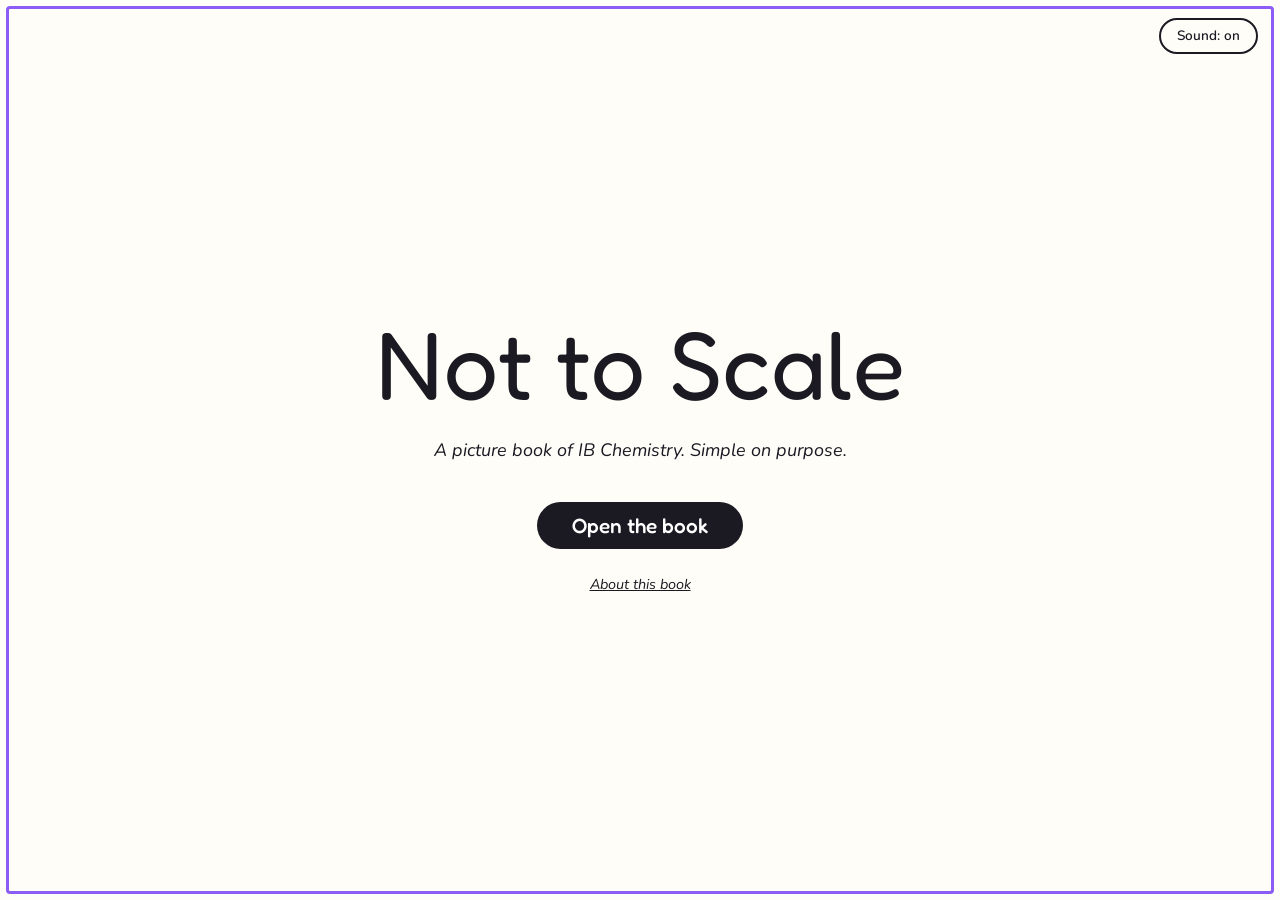
==== index.html @ 11594185 "Study tools: Check yourself questions, glossary, contents search and progress, data booklet panel; f" ====
<!DOCTYPE html>
<html lang="en">
<head>
  <meta charset="UTF-8">
  <meta name="viewport" content="width=device-width, initial-scale=1">
  <title>Not to Scale</title>
  <script>document.documentElement.className = "js";</script>
  <link rel="preconnect" href="https://fonts.googleapis.com">
  <link rel="preconnect" href="https://fonts.gstatic.com" crossorigin>
  <link href="https://fonts.googleapis.com/css2?family=Fredoka:wght@400;500&family=Nunito:ital,wght@0,400;0,600;1,400&display=swap" rel="stylesheet">
  <link rel="stylesheet" href="css/styles.css">
</head>
<body>

  <div class="frame" aria-hidden="true"></div>

  <button class="mute" id="mute" type="button" aria-pressed="false">Sound: on</button>

  <div class="topbar" id="topbar" hidden>
    <button class="mute" id="contentsBtn" type="button">Contents</button>
    <span class="counter" id="counter" aria-label="Page number"></span>
    <button class="mute" id="aboutBtn" type="button">About</button>
  </div>

  <!-- Cover: the first tap unlocks audio -->
  <div class="cover" id="cover">
    <h1 class="cover-title">Not to Scale</h1>
    <p class="cover-sub">A picture book of IB Chemistry. Simple on purpose.</p>
    <button class="open-btn" id="openBook" type="button">Open the book</button>
    <button class="about-link" id="aboutLinkCover" type="button">About this book</button>
  </div>

  <!-- About -->
  <section class="contents" id="about" hidden aria-label="About">
    <div class="contents-inner">
      <h2>About</h2>
      <p><em>Not to Scale</em> is a picture book that explains IB Chemistry topics: simple, friendly
      illustrations that move gently, short captions, and things you can tap to see what's really
      going on underneath.</p>
      <p>It simplifies on purpose. Real atoms aren't red, electrons don't really orbit like little
      planets, and almost nothing here is drawn to scale &mdash; every page that simplifies says so,
      in its own small, slightly cheeky footnote. That honesty about models being models is itself
      an IB idea.</p>
      <p>It's mainly for understanding, not for drilling. Still, each page ends with one optional
      <em>Check yourself</em> question in the style of IB paper 1, there is a glossary and a data booklet
      panel (both from the Contents page, and the <em>Data booklet</em> notes under captions open the booklet
      section), and the Contents page marks the pages you've visited. That progress stays in your browser only.</p>
      <p>Where a page quotes a real value, a small <em>Data booklet</em> note says which section of the IB
      Chemistry data booklet (first assessment 2025) it comes from, so you can find it there too. The
      contents page follows the syllabus, with each topic's code.</p>
      <p>Made by an IB Chemistry student, built together with Claude Code.</p>
      <button class="nav-btn" id="aboutClose" type="button">Close</button>
    </div>
  </section>

  <main class="page" id="page" inert>
    <h1 class="title fade" id="title">Not to Scale</h1>

    <div class="rule" aria-hidden="true">
      <span class="cap cap-left"></span>
      <span class="line"></span>
      <span class="cap cap-right"></span>
    </div>

    <!-- Two stacked caption layers; the engine crossfades between them -->
    <div class="captions" id="captions" aria-live="polite">
      <div class="caption" id="capA"></div>
      <div class="caption" id="capB"></div>
    </div>

    <!-- The engine draws each page's picture into #pageRoot -->
    <svg class="scene" id="scene" viewBox="0 0 1000 480" role="img" aria-labelledby="sceneTitle sceneDesc">
      <title id="sceneTitle"></title>
      <desc id="sceneDesc"></desc>
      <g id="pageRoot"></g>
    </svg>

    <p class="legend fade" id="legend" hidden></p>
  </main>

  <nav class="nav" id="nav" aria-label="Pages">
    <button class="nav-btn" id="backBtn" type="button" hidden>&larr; Back</button>
    <button class="nav-btn" id="replayBtn" type="button" hidden>&#8634; Replay</button>
    <button class="nav-btn" id="nextBtn" type="button" hidden>Next &rarr;</button>
  </nav>

  <!-- Contents page -->
  <section class="contents" id="contents" hidden aria-label="Contents">
    <div class="contents-inner">
      <h2>Contents</h2>
      <div id="tocBody"></div>
    </div>
  </section>

  <button class="lab-link" id="labLink" type="button">sound lab</button>
  <section class="lab" id="lab" hidden aria-label="Sound lab">
    <h2>Sound lab</h2>
    <div id="labBody"></div>
    <p class="lab-note">Tune by ear, then send me the numbers below.</p>
    <textarea id="labOut" readonly rows="6" aria-label="Current sound numbers"></textarea>
    <button class="nav-btn" id="labClose" type="button">Close</button>
  </section>

  <script src="https://cdnjs.cloudflare.com/ajax/libs/gsap/3.12.5/gsap.min.js"></script>
  <script src="js/selftest.js"></script>
  <script src="js/sound.js"></script>
  <script src="js/lab.js"></script>
  <script src="js/camera.js"></script>
  <script src="js/hint.js"></script>
  <script src="js/particles.js"></script>
  <script src="js/engine.js"></script>
  <script src="js/kit.js"></script>
  <script src="js/data-quiz.js"></script>
  <script src="js/data-glossary.js"></script>
  <script src="js/data-booklet.js"></script>
  <script src="js/study.js"></script>

  <!-- Pages, in book order (same order as the syllabus plan in pages/00-planned.js).
       To add a page, add one line here (see pages/_template.js). -->
  <script src="pages/00-planned.js"></script>
  <script src="pages/01-hydrogen.js"></script>
  <script src="pages/02-isotopes.js"></script>
  <script src="pages/05-massspec.js"></script>
  <script src="pages/06-emission.js"></script>
  <script src="pages/03-shells.js"></script>
  <script src="pages/07-mole.js"></script>
  <script src="pages/08-gases.js"></script>
  <script src="pages/04-ionic.js"></script>
  <script src="pages/09-covalent.js"></script>
  <script src="pages/10-metallic.js"></script>
  <script src="pages/11-periodic.js"></script>
  <script src="pages/12-functional.js"></script>
  <script src="pages/13-energy.js"></script>
  <script src="pages/14-collision.js"></script>
  <script src="pages/14a-maxwell.js"></script>
  <script src="pages/14b-catalysts.js"></script>
  <script src="pages/15-equilibrium.js"></script>
  <script src="pages/15b-lechatelier.js"></script>
  <script src="pages/16-acids.js"></script>
  <script src="pages/17-redox.js"></script>

  <script src="pages/s1-01-states.js"></script>
  <script src="pages/s1-02-kelvin.js"></script>
  <script src="pages/s1-03-orbitals.js"></script>
  <script src="pages/s1-04-convergence.js"></script>
  <script src="pages/s1-05-successive-ie.js"></script>
  <script src="pages/s1-06-molar-mass.js"></script>
  <script src="pages/s1-07-empirical.js"></script>
  <script src="pages/s1-08-concentration.js"></script>
  <script src="pages/s1-09-avogadros-law.js"></script>
  <script src="pages/s1-10-real-gases.js"></script>
  <script src="pages/s1-11-ideal-gas-law.js"></script>

  <script src="pages/s2-01-ionic-lattice.js"></script>
  <script src="pages/s2-02-multiple-bonds.js"></script>
  <script src="pages/s2-03-coordination-bond.js"></script>
  <script src="pages/s2-04-vsepr.js"></script>
  <script src="pages/s2-05-polarity.js"></script>
  <script src="pages/s2-06-giant-covalent.js"></script>
  <script src="pages/s2-07-imf.js"></script>
  <script src="pages/s2-08-chromatography.js"></script>
  <script src="pages/s2-09-benzene.js"></script>
  <script src="pages/s2-10-formal-charge.js"></script>
  <script src="pages/s2-11-hybridization.js"></script>
  <script src="pages/s2-12-metallic-strength.js"></script>
  <script src="pages/s2-13-bonding-triangle.js"></script>
  <script src="pages/s2-14-alloys.js"></script>
  <script src="pages/s2-15-addition-polymers.js"></script>

  <script src="pages/s3-01-periodic-table.js"></script>
  <script src="pages/s3-02-hydrogen.js"></script>
  <script src="pages/s3-03-metals-nonmetals.js"></script>
  <script src="pages/s3-04-oxidation-states.js"></script>
  <script src="pages/s3-05-ionization-dips.js"></script>
  <script src="pages/s3-06-transition-elements.js"></script>
  <script src="pages/s3-07-organic-formulas.js"></script>
  <script src="pages/s3-08-homologous-series.js"></script>
  <script src="pages/s3-09-naming.js"></script>
  <script src="pages/s3-10-isomers.js"></script>

  <script src="pages/r1-01-calorimetry.js"></script>
  <script src="pages/r1-02-bond-energies.js"></script>
  <script src="pages/r1-03-hess.js"></script>
  <script src="pages/r1-04-formation-combustion.js"></script>
  <script src="pages/r1-05-born-haber.js"></script>
  <script src="pages/r1-06-combustion.js"></script>
  <script src="pages/r1-07-fuels.js"></script>
  <script src="pages/r1-08-fuel-cell.js"></script>
  <script src="pages/r1-09-entropy.js"></script>
  <script src="pages/r2-01-rate.js"></script>
  <script src="pages/r2-02-rate-factors.js"></script>
  <script src="pages/r2-03-lechatelier-pt.js"></script>

  <script src="pages/r3-01-amphiprotic.js"></script>
  <script src="pages/r3-02-ph-scale.js"></script>
  <script src="pages/r3-03-kw.js"></script>
  <script src="pages/r3-04-strong-weak.js"></script>
  <script src="pages/r3-05-neutralization.js"></script>
  <script src="pages/r3-06-ph-curves.js"></script>
  <script src="pages/r3-07-redox-four-ways.js"></script>
  <script src="pages/r3-08-half-equations.js"></script>
  <script src="pages/r3-09-group-reactivity.js"></script>
  <script src="pages/r3-10-metals-in-acid.js"></script>
  <script src="pages/r3-11-rechargeable.js"></script>
  <script src="pages/r3-12-electrolysis.js"></script>
  <script src="pages/r3-13-organic-redox.js"></script>
  <script src="pages/r3-14-radicals.js"></script>
  <script src="pages/r3-15-nucleophilic-substitution.js"></script>
  <script src="pages/r3-16-electrophilic-addition.js"></script>

  <script>Book.boot();</script>
</body>
</html>
---- css/styles.css ----
/* ---------- Palette ---------- */
:root {
  --paper: #FFFDF8;
  --ink: #1B1A22;
  --proton: #FF3131;
  --electron: #0B44A8;
  --frame: #8B5CF6;
  --tap: #F5A524; /* reserved: "you can tap this" and nothing else */
}

* { box-sizing: border-box; }
[hidden] { display: none !important; }

html, body { margin: 0; min-height: 100%; }

body {
  background: var(--paper);
  color: var(--ink);
  font-family: "Nunito", system-ui, sans-serif;
  font-size: 1.125rem;
}

/* ---------- Frame ---------- */
.frame {
  position: fixed;
  inset: 6px;
  z-index: 30;
  border: 3px solid var(--frame);
  border-radius: 4px;
  pointer-events: none;
}

/* ---------- Cover ---------- */
.cover {
  position: fixed;
  inset: 0;
  z-index: 20;
  background: var(--paper);
  display: flex;
  flex-direction: column;
  align-items: center;
  justify-content: center;
  gap: 1rem;
  padding: 24px;
  text-align: center;
}
.cover-title {
  font-family: "Fredoka", sans-serif;
  font-weight: 400;
  font-size: clamp(3rem, 10vw, 6rem);
  margin: 0;
}
.cover-sub { margin: 0 0 1.5rem; font-style: italic; }
.open-btn {
  font: 500 1.3rem "Fredoka", sans-serif;
  color: #fff;
  background: var(--ink);
  border: 0;
  border-radius: 999px;
  padding: 0.7rem 2.2rem;
  cursor: pointer;
}
.open-btn:hover { background: #33313f; }
.about-link {
  margin-top: 0.5rem;
  background: none;
  border: 0;
  font: italic 0.9rem "Nunito", sans-serif;
  color: var(--ink);
  text-decoration: underline;
  cursor: pointer;
}

/* ---------- Page ---------- */
.page {
  min-height: 100vh;
  padding: 2.5rem 24px 6rem;
  display: flex;
  flex-direction: column;
  align-items: center;
}

.title {
  font-family: "Fredoka", sans-serif;
  font-weight: 400;
  font-size: clamp(2.4rem, 6vw, 4rem);
  margin: 0 0 1.2rem;
  text-align: center;
}

/* ---------- Rule with square end-caps ---------- */
.rule {
  width: 100%;
  height: 12px;
  display: flex;
  align-items: center;
}
.rule .line {
  flex: 1;
  height: 3px;
  background: var(--ink);
  transform-origin: center;
}
.rule .cap { width: 12px; height: 12px; background: var(--ink); flex: none; }

/* ---------- Captions (both pages share one grid cell) ---------- */
.captions {
  margin-top: 1.6rem;
  display: grid;
  justify-items: center;
  width: 100%;
}
.caption {
  grid-area: 1 / 1;
  margin: 0;
  max-width: 42ch;
  text-align: center;
  font-size: clamp(1.05rem, 2vw, 1.3rem);
}
.caption[aria-hidden="true"] { pointer-events: none; }
.caption p { margin: 0 0 0.5rem; }
.footnote { font-style: italic; font-size: 0.95em; }

/* ---------- Scene ---------- */
.scene {
  width: min(100%, 900px);
  height: auto;
  max-height: 52vh;
  margin-top: 1rem;
  overflow: hidden;
}

.orbit { fill: none; stroke: var(--ink); stroke-opacity: 0.18; stroke-width: 2; stroke-dasharray: 2 9; stroke-linecap: round; }
.proton { fill: var(--proton); }
.electron { fill: var(--electron); }

/* Tap-gold ring + invisible hit area over the atom */
.tap-ring { fill: none; stroke: var(--tap); stroke-width: 3; pointer-events: none; }
.hit { fill: transparent; cursor: pointer; }
.hit:focus { outline: none; }
.hit:focus-visible { stroke: var(--frame); stroke-width: 3; stroke-dasharray: 8 8; }
.nucleon-label { font: 500 15px "Fredoka", sans-serif; text-anchor: middle; dominant-baseline: central; pointer-events: none; }
.nuc-sym { font: 500 22px "Fredoka", sans-serif; fill: #fff; text-anchor: middle; dominant-baseline: central; pointer-events: none; }
.atom-name { font: 500 26px "Fredoka", sans-serif; fill: var(--ink); text-anchor: middle; }
.atom-sub { font: italic 400 18px "Nunito", sans-serif; fill: var(--ink); text-anchor: middle; }
.cloud-dot { fill: var(--electron); }
.cloud-blink { fill: var(--electron); }
.cloud-arrow line { stroke: var(--ink); stroke-width: 2.5; stroke-linecap: round; }
.cloud-arrow polygon { fill: var(--ink); }
.arrow-label { font: 500 22px "Fredoka", sans-serif; fill: var(--ink); }

.pointer-label { font: 500 30px "Fredoka", sans-serif; fill: var(--ink); }
.pointer-line { fill: none; stroke: var(--ink); stroke-width: 3; stroke-linecap: round; }
.pointer-head { fill: var(--ink); }

/* ---------- Legend (bottom-left, out of the way of the scenes) ---------- */
.legend {
  position: fixed;
  left: 28px;
  bottom: 24px;
  margin: 0;
  font-style: italic;
  font-size: 0.95rem;
  display: flex;
  gap: 1.2rem;
  align-items: center;
}
.dot { display: inline-block; border-radius: 50%; margin-right: 0.4rem; vertical-align: middle; }
.dot-p { width: 14px; height: 14px; background: var(--proton); }
.dot-n { width: 14px; height: 14px; background: #B8BEC6; margin-left: 0.6rem; }
.dot-e { width: 7px; height: 7px; background: var(--electron); margin-left: 0.6rem; }

/* ---------- Buttons ---------- */
.mute, .nav-btn {
  font: 600 0.9rem "Nunito", sans-serif;
  color: var(--ink);
  background: var(--paper);
  border: 2px solid var(--ink);
  border-radius: 999px;
  padding: 0.4rem 1rem;
  cursor: pointer;
}
.mute { position: fixed; top: 18px; right: 22px; z-index: 40; font-size: 0.85rem; }
.nav { position: fixed; right: 26px; bottom: 20px; z-index: 10; display: flex; gap: 0.6rem; }
.nav-btn { font-size: 1.05rem; padding: 0.5rem 1.3rem; }
.nav-btn:disabled { opacity: 0.4; cursor: default; }

button:focus-visible { outline: 3px solid var(--frame); outline-offset: 3px; }

/* Tap-gold glow: only ever used to say "tap me" */
.nav-btn.attn {
  border-color: var(--tap);
  box-shadow: 0 0 0 4px rgba(245, 165, 36, 0.35);
  animation: glow 1.4s ease-in-out infinite;
}
@keyframes glow {
  50% { box-shadow: 0 0 0 9px rgba(245, 165, 36, 0.12); }
}

/* ---------- Top bar (contents + page counter) ---------- */
.topbar { position: fixed; top: 18px; left: 22px; z-index: 40; display: flex; align-items: center; gap: 0.8rem; }
.topbar .mute { position: static; }
.counter { font: 600 0.85rem "Nunito", sans-serif; }

/* ---------- Contents page ---------- */
.contents { position: fixed; inset: 0; z-index: 35; background: var(--paper); overflow-y: auto; padding: 5rem 24px 3rem; }
.contents-inner { max-width: 640px; margin: 0 auto; }
.contents h2 { font: 400 2.4rem "Fredoka", sans-serif; margin: 0 0 1.5rem; }
.contents h3 { font: 500 1.05rem "Fredoka", sans-serif; margin: 1.6rem 0 0.4rem; color: var(--frame); }
.contents ul { list-style: none; margin: 0; padding: 0; }
.contents li { margin: 0.15rem 0; }
.toc-item { font: 600 1.05rem "Nunito", sans-serif; color: var(--ink); background: none; border: 0; padding: 0.3rem 0; cursor: pointer; text-align: left; }
.toc-item:hover { text-decoration: underline; }
.toc-soon { color: #8a8790; font-size: 1rem; padding: 0.3rem 0; }
.toc-soon span { font-style: italic; font-size: 0.85rem; }
.contents .toc-code { font: 600 0.75rem "Nunito", sans-serif; color: #6b6875; margin-left: 0.6rem; }

/* Pointer into the IB data booklet, under a caption */
.booklet {
  display: inline-block;
  margin-top: 0.3rem;
  padding: 0.35rem 0.75rem;
  border-left: 3px solid var(--frame);
  border-radius: 4px;
  background: rgba(139, 92, 246, 0.07);
  font-size: 0.82em;
  text-align: left;
}
.booklet span { font: 500 0.95em "Fredoka", sans-serif; margin-right: 0.35rem; }

/* ---------- Sound lab ---------- */
.lab-link {
  position: fixed;
  left: 50%;
  bottom: 8px;
  transform: translateX(-50%);
  z-index: 10;
  background: none;
  border: 0;
  font: italic 0.75rem "Nunito", sans-serif;
  color: #777;
  text-decoration: underline;
  cursor: pointer;
}
.lab {
  position: fixed;
  right: 22px;
  top: 60px;
  bottom: 20px;
  width: min(360px, calc(100vw - 44px));
  z-index: 50;
  overflow-y: auto;
  background: var(--paper);
  border: 2px solid var(--ink);
  border-radius: 14px;
  padding: 1rem 1.2rem;
  font-size: 0.9rem;
}
.lab h2 { font: 500 1.4rem "Fredoka", sans-serif; margin: 0 0 0.5rem; }
.lab fieldset { min-width: 0; border: 1px solid #ccc; border-radius: 8px; margin: 0 0 0.8rem; }
.lab legend { font-weight: 600; padding: 0 0.4rem; }
.lab label { display: grid; grid-template-columns: 7.5rem minmax(0, 1fr) 3rem; align-items: center; gap: 0.5rem; margin: 0.2rem 0; }
.lab input[type=range] { width: 100%; min-width: 0; }
.lab-play { font-size: 0.85rem; padding: 0.2rem 0.9rem; margin-bottom: 0.3rem; }
.lab textarea { width: 100%; font: 0.8rem monospace; margin-bottom: 0.6rem; }
.lab-note { margin: 0.3rem 0; font-style: italic; }

/* ---------- Intro starting state (only when JS is running) ---------- */
.js .fade { opacity: 0; }
.js .rule .line { transform: scaleX(0); }
.js .rule .cap { opacity: 0; }

@media (max-width: 600px) {
  .legend { position: static; margin-top: 0.5rem; }
  .page { padding-bottom: 7rem; }
}

/* ---------- Shared bits for pages 5 onward ---------- */
.particle { fill: var(--ion, #4C6E9E); }
:root { --ion: #4C6E9E; --heat: #E05A2B; --product: #2E9E63; --pos-ion: var(--proton); --neg-ion: var(--electron); }
.molecule-label { font: 500 20px "Fredoka", sans-serif; fill: var(--ink); text-anchor: middle; }
.axis-line { stroke: var(--ink); stroke-width: 2.5; stroke-linecap: round; fill: none; }
.energy-curve { stroke: var(--ink); stroke-width: 3; fill: none; stroke-linecap: round; }
.energy-fill { fill: var(--heat); opacity: 0.18; }
.spectrum-strip { fill: #14121b; }
.spectrum-line { stroke-width: 5; }
.mass-bar { fill: var(--electron); }
.mass-axis-label, .graph-label { font: 500 15px "Fredoka", sans-serif; fill: var(--ink); text-anchor: middle; }
.wire { stroke: var(--ink); stroke-width: 4; fill: none; stroke-linecap: round; }
.h-plus { fill: #fff; stroke: var(--ink); stroke-width: 2; }
.h-plus-label { font: 700 13px "Fredoka", sans-serif; fill: var(--ink); text-anchor: middle; dominant-baseline: central; pointer-events: none; }
.flow-arrow { fill: var(--tap); }
.ball { fill: #8B8590; }

/* ---------- Reduced motion ---------- */
@media (prefers-reduced-motion: reduce) {
  .nav-btn.attn { animation: none; outline: 3px solid var(--tap); outline-offset: 3px; }
}

/* ---------- Study tools: Check yourself, glossary, data booklet, contents search ---------- */
.study-panel { z-index: 36; }
.sp-sub { color: #5d5a66; font-size: 0.95rem; margin: 0.3rem 0 0.8rem; }
.sp-search { width: 100%; box-sizing: border-box; font: 400 1rem "Nunito", sans-serif; padding: 0.55rem 0.9rem; border: 2px solid var(--ink); border-radius: 999px; background: var(--paper); color: var(--ink); margin: 0.2rem 0 0.6rem; }
.sp-link { font: 600 0.9rem "Nunito", sans-serif; color: var(--frame); background: none; border: 0; padding: 0.15rem 0; margin-right: 1rem; cursor: pointer; text-decoration: underline; text-align: left; }
.sp-close { margin-top: 2rem; }
.toc-tools { margin: 0 0 1.2rem; }
.toc-buttons { display: flex; gap: 0.6rem; flex-wrap: wrap; margin: 0.3rem 0; }
.toc-mark { display: inline-block; width: 1.3rem; font-size: 0.8rem; color: var(--frame); }
.toc-mark.right { color: #2E9E63; font-weight: 700; }
.bk-link { font: inherit; color: var(--frame); background: none; border: 0; padding: 0; cursor: pointer; text-decoration: underline; }
.gl-list dt { font: 500 1.1rem "Fredoka", sans-serif; margin-top: 1rem; }
.gl-list dd { margin: 0.15rem 0 0; }
.gl-links { margin-top: 0.2rem; }
.bk-chips { display: flex; flex-wrap: wrap; gap: 0.4rem; margin: 0.5rem 0 1rem; }
.bk-chip { font: 600 0.9rem "Nunito", sans-serif; padding: 0.3rem 0.7rem; border: 2px solid var(--ink); border-radius: 999px; background: var(--paper); color: var(--ink); cursor: pointer; }
.bk-chip.active { background: var(--ink); color: var(--paper); }
.bk-chip.missing { opacity: 0.45; }
.bk-view h3 { font: 500 1.25rem "Fredoka", sans-serif; margin: 0.5rem 0; color: var(--ink); }
.bk-scroll { overflow-x: auto; }
.bk-table { border-collapse: collapse; font-size: 0.92rem; width: 100%; }
.bk-table th, .bk-table td { padding: 0.25rem 0.6rem; text-align: left; border-bottom: 1px solid rgba(0,0,0,0.12); }
.bk-table th { font: 500 0.85rem "Fredoka", sans-serif; color: var(--frame); }
.bk-list dt { font-weight: 600; margin-top: 0.7rem; }
.bk-list dd { margin: 0.1rem 0 0; }
.quiz-q { font: 500 1.3rem "Fredoka", sans-serif; margin: 0.4rem 0 1rem; }
.quiz-opts { display: grid; gap: 0.6rem; }
.quiz-opt { display: flex; gap: 0.8rem; align-items: flex-start; text-align: left; font: 400 1.05rem "Nunito", sans-serif; padding: 0.7rem 1rem; border: 2px solid var(--ink); border-radius: 16px; background: var(--paper); color: var(--ink); cursor: pointer; }
.quiz-opt:not(:disabled):hover { background: rgba(139, 92, 246, 0.08); }
.quiz-opt:disabled { cursor: default; }
.quiz-opt.right { border-color: #2E9E63; background: rgba(46, 158, 99, 0.14); }
.quiz-opt.wrong { border-color: #FF3131; background: rgba(255, 49, 49, 0.1); }
.quiz-letter { font: 500 1rem "Fredoka", sans-serif; min-width: 1.4rem; }
.quiz-feedback { margin-top: 1rem; }
.quiz-row { display: flex; gap: 0.6rem; flex-wrap: wrap; margin-top: 0.8rem; }
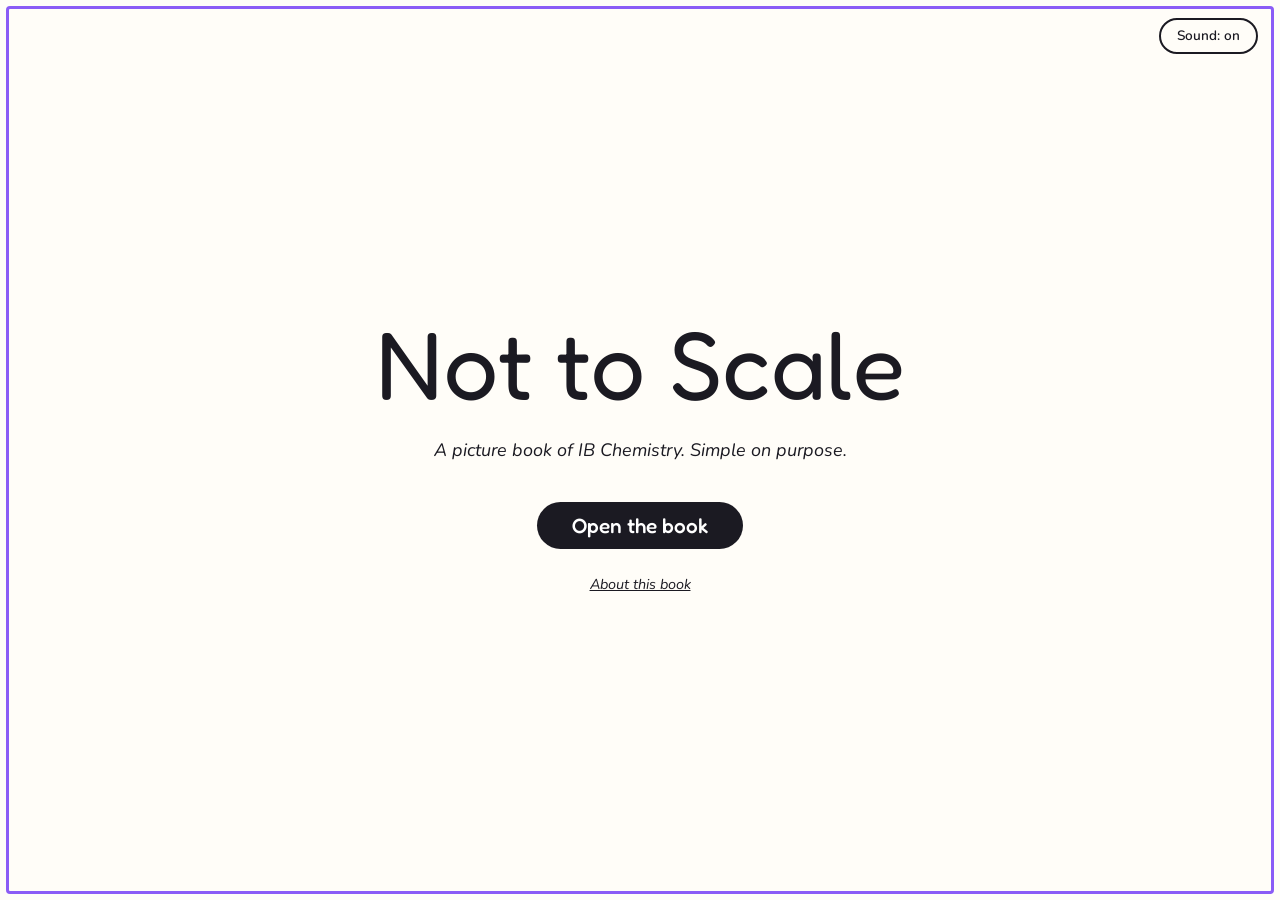
==== commit eec414d0: "Interactive pages: temperature slider on Maxwell-Boltzmann, Build a molecule, Pick an acid; Kit.slid" ====
--- a/index.html
+++ b/index.html
@@ -153,6 +153,7 @@
 
   <script src="pages/s2-01-ionic-lattice.js"></script>
   <script src="pages/s2-02-multiple-bonds.js"></script>
+  <script src="pages/s2-04b-build-molecule.js"></script>
   <script src="pages/s2-03-coordination-bond.js"></script>
   <script src="pages/s2-04-vsepr.js"></script>
   <script src="pages/s2-05-polarity.js"></script>
@@ -195,6 +196,7 @@
   <script src="pages/r3-02-ph-scale.js"></script>
   <script src="pages/r3-03-kw.js"></script>
   <script src="pages/r3-04-strong-weak.js"></script>
+  <script src="pages/r3-04b-acid-picker.js"></script>
   <script src="pages/r3-05-neutralization.js"></script>
   <script src="pages/r3-06-ph-curves.js"></script>
   <script src="pages/r3-07-redox-four-ways.js"></script>
--- a/css/styles.css
+++ b/css/styles.css
@@ -332,3 +332,16 @@
 .quiz-letter { font: 500 1rem "Fredoka", sans-serif; min-width: 1.4rem; }
 .quiz-feedback { margin-top: 1rem; }
 .quiz-row { display: flex; gap: 0.6rem; flex-wrap: wrap; margin-top: 0.8rem; }
+
+/* ---------- Draggable controls on "now you try" steps ---------- */
+.sl { cursor: pointer; outline: none; }
+.sl-track { stroke: #cfcad6; stroke-width: 8; stroke-linecap: round; }
+.sl-fill { stroke: var(--frame); stroke-width: 8; stroke-linecap: round; }
+.sl-knob { fill: #fff; stroke: var(--ink); stroke-width: 3; }
+.sl:focus-visible .sl-knob { stroke: var(--tap); stroke-width: 5; }
+.dragger { cursor: grab; touch-action: none; }
+.dragger:active { cursor: grabbing; }
+.chip { cursor: pointer; outline: none; }
+.chip:focus-visible rect.chip-bg { stroke: var(--tap); stroke-width: 5; }
+.tray { outline: none; }
+.tray:focus-visible circle { stroke: var(--tap); stroke-width: 5; }
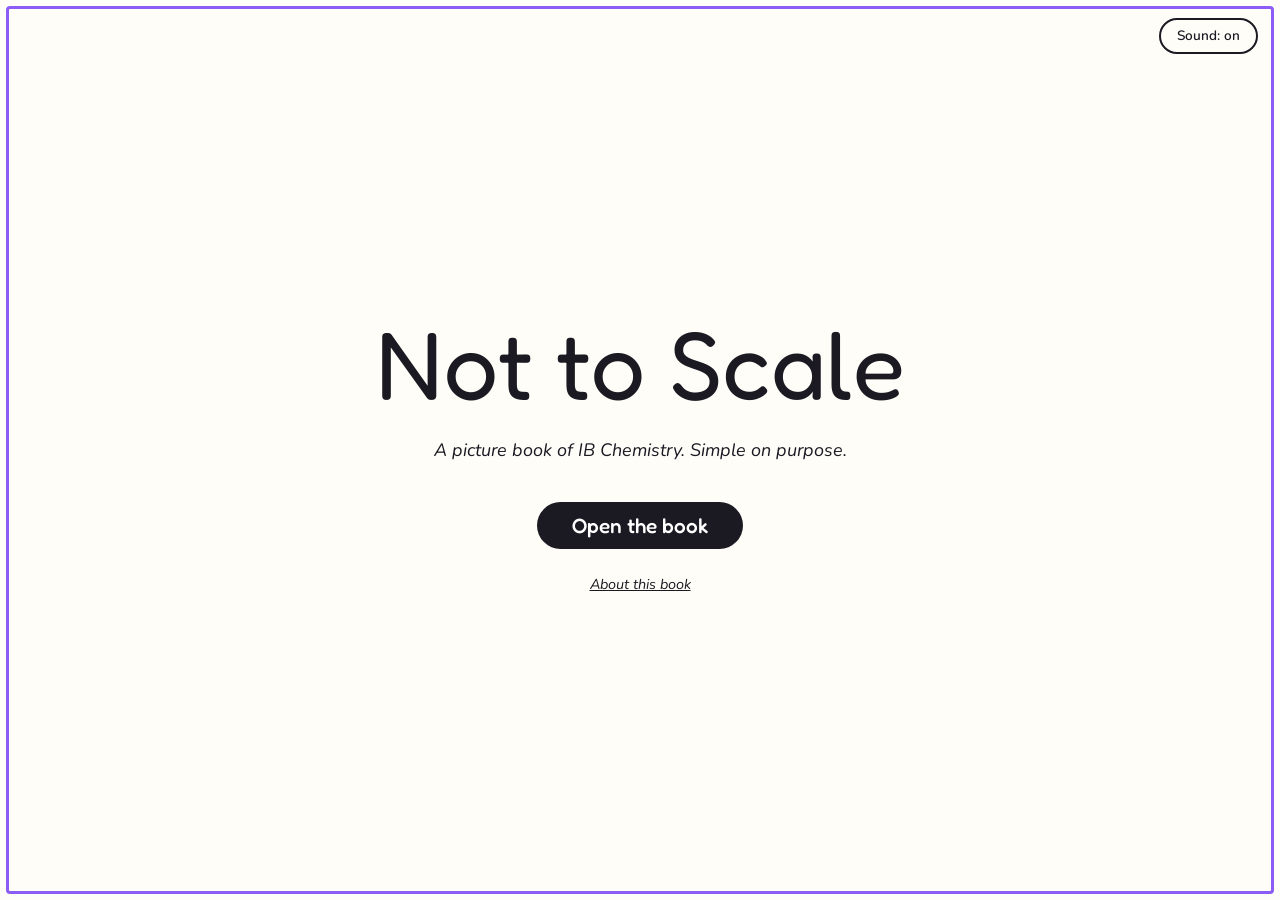
==== commit e0041e3c: "Clean-up: build step (dev.html -> bundled index.html), no-cache dev server, line-ending config, docs" ====
--- a/index.html
+++ b/index.html
@@ -1,4 +1,6 @@
 <!DOCTYPE html>
+<!-- GENERATED by tools/build.py from dev.html. Don't edit this file: edit dev.html (or the scripts)
+     and run `python tools/build.py`. -->
 <html lang="en">
 <head>
   <meta charset="UTF-8">
@@ -8,7 +10,7 @@
   <link rel="preconnect" href="https://fonts.googleapis.com">
   <link rel="preconnect" href="https://fonts.gstatic.com" crossorigin>
   <link href="https://fonts.googleapis.com/css2?family=Fredoka:wght@400;500&family=Nunito:ital,wght@0,400;0,600;1,400&display=swap" rel="stylesheet">
-  <link rel="stylesheet" href="css/styles.css">
+  <link rel="stylesheet" href="css/styles.css?v=eb7cf01d">
 </head>
 <body>
 
@@ -102,113 +104,7 @@
   </section>
 
   <script src="https://cdnjs.cloudflare.com/ajax/libs/gsap/3.12.5/gsap.min.js"></script>
-  <script src="js/selftest.js"></script>
-  <script src="js/sound.js"></script>
-  <script src="js/lab.js"></script>
-  <script src="js/camera.js"></script>
-  <script src="js/hint.js"></script>
-  <script src="js/particles.js"></script>
-  <script src="js/engine.js"></script>
-  <script src="js/kit.js"></script>
-  <script src="js/data-quiz.js"></script>
-  <script src="js/data-glossary.js"></script>
-  <script src="js/data-booklet.js"></script>
-  <script src="js/study.js"></script>
-
-  <!-- Pages, in book order (same order as the syllabus plan in pages/00-planned.js).
-       To add a page, add one line here (see pages/_template.js). -->
-  <script src="pages/00-planned.js"></script>
-  <script src="pages/01-hydrogen.js"></script>
-  <script src="pages/02-isotopes.js"></script>
-  <script src="pages/05-massspec.js"></script>
-  <script src="pages/06-emission.js"></script>
-  <script src="pages/03-shells.js"></script>
-  <script src="pages/07-mole.js"></script>
-  <script src="pages/08-gases.js"></script>
-  <script src="pages/04-ionic.js"></script>
-  <script src="pages/09-covalent.js"></script>
-  <script src="pages/10-metallic.js"></script>
-  <script src="pages/11-periodic.js"></script>
-  <script src="pages/12-functional.js"></script>
-  <script src="pages/13-energy.js"></script>
-  <script src="pages/14-collision.js"></script>
-  <script src="pages/14a-maxwell.js"></script>
-  <script src="pages/14b-catalysts.js"></script>
-  <script src="pages/15-equilibrium.js"></script>
-  <script src="pages/15b-lechatelier.js"></script>
-  <script src="pages/16-acids.js"></script>
-  <script src="pages/17-redox.js"></script>
-
-  <script src="pages/s1-01-states.js"></script>
-  <script src="pages/s1-02-kelvin.js"></script>
-  <script src="pages/s1-03-orbitals.js"></script>
-  <script src="pages/s1-04-convergence.js"></script>
-  <script src="pages/s1-05-successive-ie.js"></script>
-  <script src="pages/s1-06-molar-mass.js"></script>
-  <script src="pages/s1-07-empirical.js"></script>
-  <script src="pages/s1-08-concentration.js"></script>
-  <script src="pages/s1-09-avogadros-law.js"></script>
-  <script src="pages/s1-10-real-gases.js"></script>
-  <script src="pages/s1-11-ideal-gas-law.js"></script>
-
-  <script src="pages/s2-01-ionic-lattice.js"></script>
-  <script src="pages/s2-02-multiple-bonds.js"></script>
-  <script src="pages/s2-04b-build-molecule.js"></script>
-  <script src="pages/s2-03-coordination-bond.js"></script>
-  <script src="pages/s2-04-vsepr.js"></script>
-  <script src="pages/s2-05-polarity.js"></script>
-  <script src="pages/s2-06-giant-covalent.js"></script>
-  <script src="pages/s2-07-imf.js"></script>
-  <script src="pages/s2-08-chromatography.js"></script>
-  <script src="pages/s2-09-benzene.js"></script>
-  <script src="pages/s2-10-formal-charge.js"></script>
-  <script src="pages/s2-11-hybridization.js"></script>
-  <script src="pages/s2-12-metallic-strength.js"></script>
-  <script src="pages/s2-13-bonding-triangle.js"></script>
-  <script src="pages/s2-14-alloys.js"></script>
-  <script src="pages/s2-15-addition-polymers.js"></script>
-
-  <script src="pages/s3-01-periodic-table.js"></script>
-  <script src="pages/s3-02-hydrogen.js"></script>
-  <script src="pages/s3-03-metals-nonmetals.js"></script>
-  <script src="pages/s3-04-oxidation-states.js"></script>
-  <script src="pages/s3-05-ionization-dips.js"></script>
-  <script src="pages/s3-06-transition-elements.js"></script>
-  <script src="pages/s3-07-organic-formulas.js"></script>
-  <script src="pages/s3-08-homologous-series.js"></script>
-  <script src="pages/s3-09-naming.js"></script>
-  <script src="pages/s3-10-isomers.js"></script>
-
-  <script src="pages/r1-01-calorimetry.js"></script>
-  <script src="pages/r1-02-bond-energies.js"></script>
-  <script src="pages/r1-03-hess.js"></script>
-  <script src="pages/r1-04-formation-combustion.js"></script>
-  <script src="pages/r1-05-born-haber.js"></script>
-  <script src="pages/r1-06-combustion.js"></script>
-  <script src="pages/r1-07-fuels.js"></script>
-  <script src="pages/r1-08-fuel-cell.js"></script>
-  <script src="pages/r1-09-entropy.js"></script>
-  <script src="pages/r2-01-rate.js"></script>
-  <script src="pages/r2-02-rate-factors.js"></script>
-  <script src="pages/r2-03-lechatelier-pt.js"></script>
-
-  <script src="pages/r3-01-amphiprotic.js"></script>
-  <script src="pages/r3-02-ph-scale.js"></script>
-  <script src="pages/r3-03-kw.js"></script>
-  <script src="pages/r3-04-strong-weak.js"></script>
-  <script src="pages/r3-04b-acid-picker.js"></script>
-  <script src="pages/r3-05-neutralization.js"></script>
-  <script src="pages/r3-06-ph-curves.js"></script>
-  <script src="pages/r3-07-redox-four-ways.js"></script>
-  <script src="pages/r3-08-half-equations.js"></script>
-  <script src="pages/r3-09-group-reactivity.js"></script>
-  <script src="pages/r3-10-metals-in-acid.js"></script>
-  <script src="pages/r3-11-rechargeable.js"></script>
-  <script src="pages/r3-12-electrolysis.js"></script>
-  <script src="pages/r3-13-organic-redox.js"></script>
-  <script src="pages/r3-14-radicals.js"></script>
-  <script src="pages/r3-15-nucleophilic-substitution.js"></script>
-  <script src="pages/r3-16-electrophilic-addition.js"></script>
+  <script src="js/bundle.af1538ef.js"></script>
 
   <script>Book.boot();</script>
 </body>
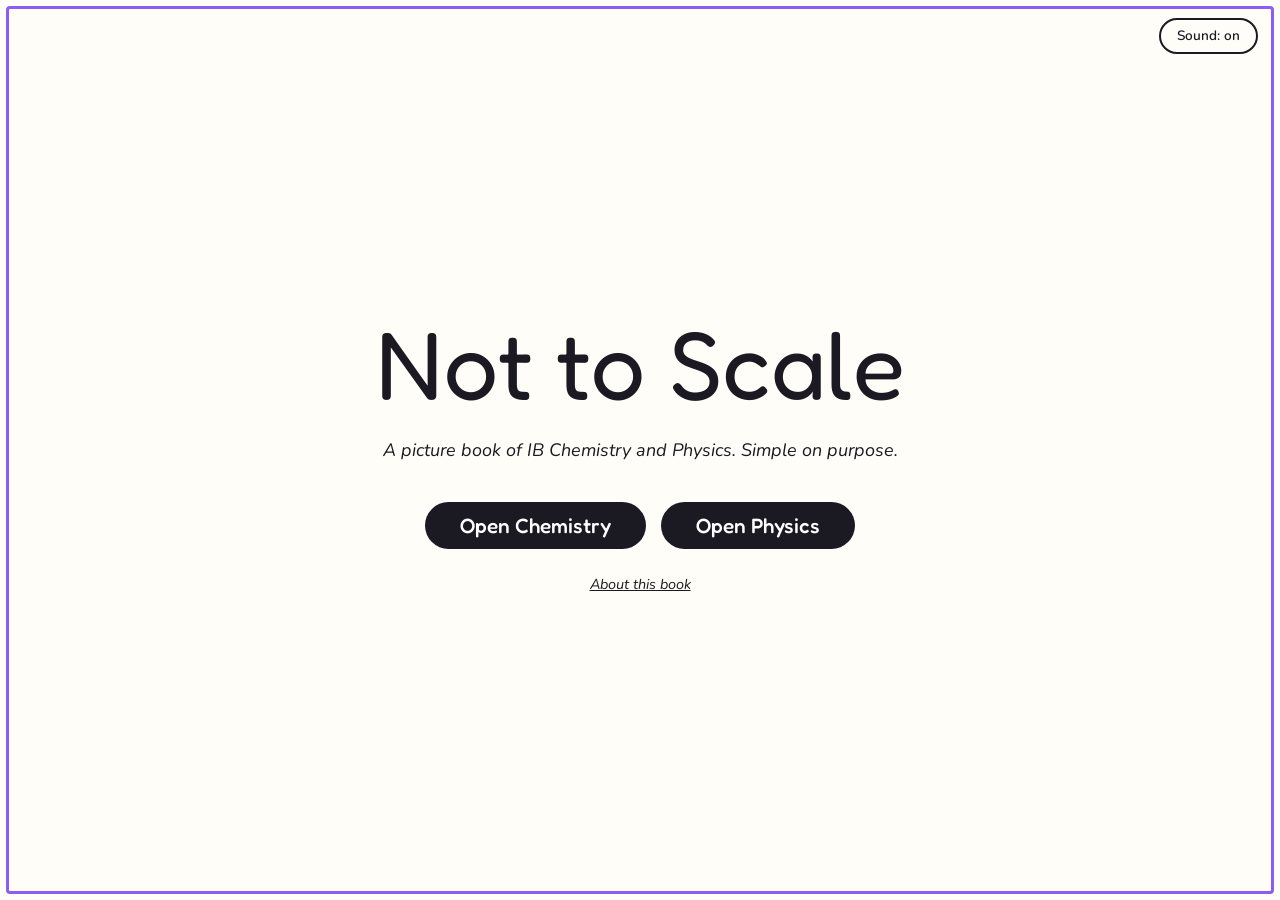
==== commit e25c7130: "Physics Batch 0: one book, two subjects (subject-aware engine, contents tabs, cover, study tools, ph" ====
--- a/index.html
+++ b/index.html
@@ -10,7 +10,7 @@
   <link rel="preconnect" href="https://fonts.googleapis.com">
   <link rel="preconnect" href="https://fonts.gstatic.com" crossorigin>
   <link href="https://fonts.googleapis.com/css2?family=Fredoka:wght@400;500&family=Nunito:ital,wght@0,400;0,600;1,400&display=swap" rel="stylesheet">
-  <link rel="stylesheet" href="css/styles.css?v=eb7cf01d">
+  <link rel="stylesheet" href="css/styles.css?v=6d1efec3">
 </head>
 <body>
 
@@ -27,8 +27,11 @@
   <!-- Cover: the first tap unlocks audio -->
   <div class="cover" id="cover">
     <h1 class="cover-title">Not to Scale</h1>
-    <p class="cover-sub">A picture book of IB Chemistry. Simple on purpose.</p>
-    <button class="open-btn" id="openBook" type="button">Open the book</button>
+    <p class="cover-sub">A picture book of IB Chemistry and Physics. Simple on purpose.</p>
+    <div class="cover-buttons">
+      <button class="open-btn" id="openBook" type="button">Open Chemistry</button>
+      <button class="open-btn" id="openPhysics" type="button">Open Physics</button>
+    </div>
     <button class="about-link" id="aboutLinkCover" type="button">About this book</button>
   </div>
 
@@ -36,7 +39,7 @@
   <section class="contents" id="about" hidden aria-label="About">
     <div class="contents-inner">
       <h2>About</h2>
-      <p><em>Not to Scale</em> is a picture book that explains IB Chemistry topics: simple, friendly
+      <p><em>Not to Scale</em> is a picture book that explains IB Chemistry and IB Physics (HL) topics: simple, friendly
       illustrations that move gently, short captions, and things you can tap to see what's really
       going on underneath.</p>
       <p>It simplifies on purpose. Real atoms aren't red, electrons don't really orbit like little
@@ -48,9 +51,10 @@
       panel (both from the Contents page, and the <em>Data booklet</em> notes under captions open the booklet
       section), and the Contents page marks the pages you've visited. That progress stays in your browser only.</p>
       <p>Where a page quotes a real value, a small <em>Data booklet</em> note says which section of the IB
-      Chemistry data booklet (first assessment 2025) it comes from, so you can find it there too. The
-      contents page follows the syllabus, with each topic's code.</p>
-      <p>Made by an IB Chemistry student, built together with Claude Code.</p>
+      Chemistry data booklet (or the IB Physics booklet, on the Physics pages; first assessment 2025) it comes
+      from, so you can find it there too. The contents page has a tab for each subject and follows the
+      syllabus, with each topic's code.</p>
+      <p>Made by an IB student, built together with Claude Code.</p>
       <button class="nav-btn" id="aboutClose" type="button">Close</button>
     </div>
   </section>
@@ -104,7 +108,7 @@
   </section>
 
   <script src="https://cdnjs.cloudflare.com/ajax/libs/gsap/3.12.5/gsap.min.js"></script>
-  <script src="js/bundle.af1538ef.js"></script>
+  <script src="js/bundle.872e278a.js"></script>
 
   <script>Book.boot();</script>
 </body>
--- a/css/styles.css
+++ b/css/styles.css
@@ -345,3 +345,76 @@
 .chip:focus-visible rect.chip-bg { stroke: var(--tap); stroke-width: 5; }
 .tray { outline: none; }
 .tray:focus-visible circle { stroke: var(--tap); stroke-width: 5; }
+
+/* ---------- Easter egg: the unscheduled assessment ---------- */
+.egg { background: #14101C; color: #F4E9D8; }
+.egg h2 { color: #FF5A4D; }
+.egg .egg-warn { color: #FFB020; font-weight: 700; }
+.egg .egg-meta { font: 500 0.95rem "Fredoka", sans-serif; color: #C8BFD6; }
+.egg .egg-clock { font-family: ui-monospace, Consolas, monospace; color: #FF5A4D; }
+.egg .egg-q { font: 400 1.15rem "Nunito", sans-serif; line-height: 1.55; }
+.egg .egg-ans { width: 100%; box-sizing: border-box; font: 400 1rem "Nunito", sans-serif; padding: 0.7rem 0.9rem; border: 2px solid #6B5B80; border-radius: 12px; background: #1E1830; color: #F4E9D8; margin: 0.6rem 0; }
+.egg .egg-out { margin-top: 1rem; font-style: italic; color: #FFB020; }
+.egg .nav-btn, .egg .sp-close { background: #1E1830; color: #F4E9D8; border-color: #6B5B80; }
+@media (prefers-reduced-motion: no-preference) { .egg h2 { animation: egg-flicker 2.4s infinite; } }
+@keyframes egg-flicker { 0%, 100% { opacity: 1; } 46% { opacity: 1; } 48% { opacity: 0.35; } 50% { opacity: 1; } 52% { opacity: 0.6; } 54% { opacity: 1; } }
+
+.egg ~ .topbar .counter, body:has(.egg:not([hidden])) .counter { color: #C8BFD6; }
+
+/* ---------- Easter egg: the awakening (plays before the assessment; js/egg.js) ---------- */
+.egg-intro { position: fixed; inset: 0; z-index: 60; background: #050308; color: #F4E9D8; overflow: hidden; outline: none; cursor: pointer; animation: egg-in 0.35s both; }
+.egg-cam { position: absolute; inset: 0; display: grid; place-items: center; }
+.egg-vig { position: absolute; inset: 0; pointer-events: none; background: radial-gradient(circle at 50% 46%, transparent 38%, #000 100%); }
+.egg-line { position: absolute; margin: 0; padding: 0 24px; text-align: center; font: 700 clamp(1.5rem, 5vw, 3rem) "Fredoka", sans-serif; letter-spacing: 0.1em; text-transform: uppercase; opacity: 0; }
+.egg-l1 { color: #FF3B2F; text-shadow: 0 0 18px rgba(255, 59, 47, 0.6); }
+.egg-l2 { color: #F4E9D8; font-size: clamp(1.2rem, 4vw, 2.2rem); }
+.egg-term { position: absolute; left: 50%; top: 50%; width: min(92vw, 620px); transform: translate(-50%, -50%); font: 400 clamp(0.78rem, 2.1vw, 0.98rem) ui-monospace, Consolas, "Courier New", monospace; line-height: 1.55; transition: opacity 0.5s; }
+.egg-t { margin: 0; display: flex; gap: 0.8em; color: #7CFFB2; white-space: pre-wrap; }
+.egg-t .egg-k { flex: 0 0 11em; color: #5F8C73; }
+.egg-cmd { color: #FFB020; margin-top: 0.7em; }
+.egg-bar { color: #7CFFB2; letter-spacing: 0.02em; }
+.egg-err { color: #FF3B2F; font-weight: 700; }
+.egg-demon { position: absolute; width: min(50vmin, 300px); height: auto; margin-top: -6vh; opacity: 0; transform: scale(1.12); transition: opacity 1.3s ease, transform 1.3s ease; }
+.egg-title { position: absolute; bottom: 12vh; margin: 0; padding: 0 16px; text-align: center; font: 700 clamp(1.5rem, 5.5vw, 3.2rem) "Fredoka", sans-serif; letter-spacing: 0.1em; text-transform: uppercase; color: #FF3B2F; text-shadow: 0 0 18px rgba(255, 59, 47, 0.55), 0 2px 0 #000; opacity: 0; transform: scale(2.4); transition: opacity 0.35s, transform 0.35s; }
+.egg-skip { position: absolute; top: 18px; right: 22px; margin: 0; font: 500 0.85rem "Fredoka", sans-serif; color: #8F85A3; opacity: 0; animation: egg-fade 0.6s 0.8s both; }
+.egg-leaving { pointer-events: none; animation: egg-out 0.35s forwards; }
+
+/* the first time opens with the two big warnings; the terminal starts after them */
+.egg-first .egg-l1 { animation: egg-line 1.1s 0.4s both; }
+.egg-first .egg-l2 { animation: egg-line 1.7s 1.2s both; }
+.egg-quick .egg-line { display: none; }
+
+/* the error: the screen flickers red and shakes */
+.egg-glitch { animation: egg-red 0.7s 2; }
+.egg-glitch .egg-cam { animation: egg-quake 0.7s 2; }
+
+.egg-term-off .egg-term { opacity: 0; }
+.egg-reveal .egg-demon { opacity: 1; transform: scale(1); }
+.egg-chosen .egg-title { opacity: 1; transform: scale(1); }
+
+/* reduced motion: the still demon, no typing, shaking or flashing */
+.egg-calm, .egg-calm .egg-skip { animation: none; }
+.egg-calm .egg-demon, .egg-calm .egg-title, .egg-calm .egg-skip { opacity: 1; transform: none; transition: none; }
+.egg-calm .egg-line, .egg-calm .egg-term { display: none; }
+
+@keyframes egg-in { from { opacity: 0; } }
+@keyframes egg-out { to { opacity: 0; } }
+@keyframes egg-fade { from { opacity: 0; } to { opacity: 1; } }
+@keyframes egg-line { 0% { opacity: 0; letter-spacing: 0.3em; } 20% { opacity: 1; letter-spacing: 0.1em; } 80% { opacity: 1; } 100% { opacity: 0; } }
+@keyframes egg-red { 0%, 100% { background: #050308; } 20% { background: #5A0A0E; } 40% { background: #050308; } 60% { background: #3A0508; } 80% { background: #050308; } }
+@keyframes egg-quake {
+  0% { transform: translate(0, 0); } 15% { transform: translate(-6px, 2px); } 30% { transform: translate(7px, -3px); }
+  45% { transform: translate(-8px, 3px); } 60% { transform: translate(6px, 2px); } 75% { transform: translate(-5px, -2px); } 100% { transform: translate(0, 0); }
+}
+.egg .egg-gate { margin-top: 1.4rem; padding-top: 1rem; border-top: 2px dashed #6B5B80; }
+.egg .egg-gate-q { font: 600 1.25rem "Fredoka", sans-serif; color: #FF5A4D; margin: 0 0 0.4rem; }
+.egg .egg-gate .nav-btn { margin-right: 0.6rem; }
+
+/* ---------- Two subjects: cover buttons, contents tabs, physics palette ---------- */
+:root { --velocity: #22B6A5; --force: #1B1A22; --field: #6A2BD9; --energy-k: #2E6FE0; --energy-p: #2E9E63; --energy-th: #E05A2B; }
+.cover-buttons { display: flex; gap: 0.9rem; flex-wrap: wrap; justify-content: center; }
+.toc-tabs { display: flex; gap: 0.5rem; margin: 0 0 1rem; border-bottom: 2px solid var(--ink); }
+.toc-tab { font: 500 1.1rem "Fredoka", sans-serif; color: var(--ink); background: none; border: 2px solid transparent; border-bottom: 0; border-radius: 12px 12px 0 0; padding: 0.4rem 1.2rem; cursor: pointer; margin-bottom: -2px; }
+.toc-tab:hover { background: #F1ECE1; }
+.toc-tab.active { background: var(--ink); color: #fff; }
+.toc-tab:focus-visible { outline: 3px solid var(--frame); outline-offset: 2px; }
